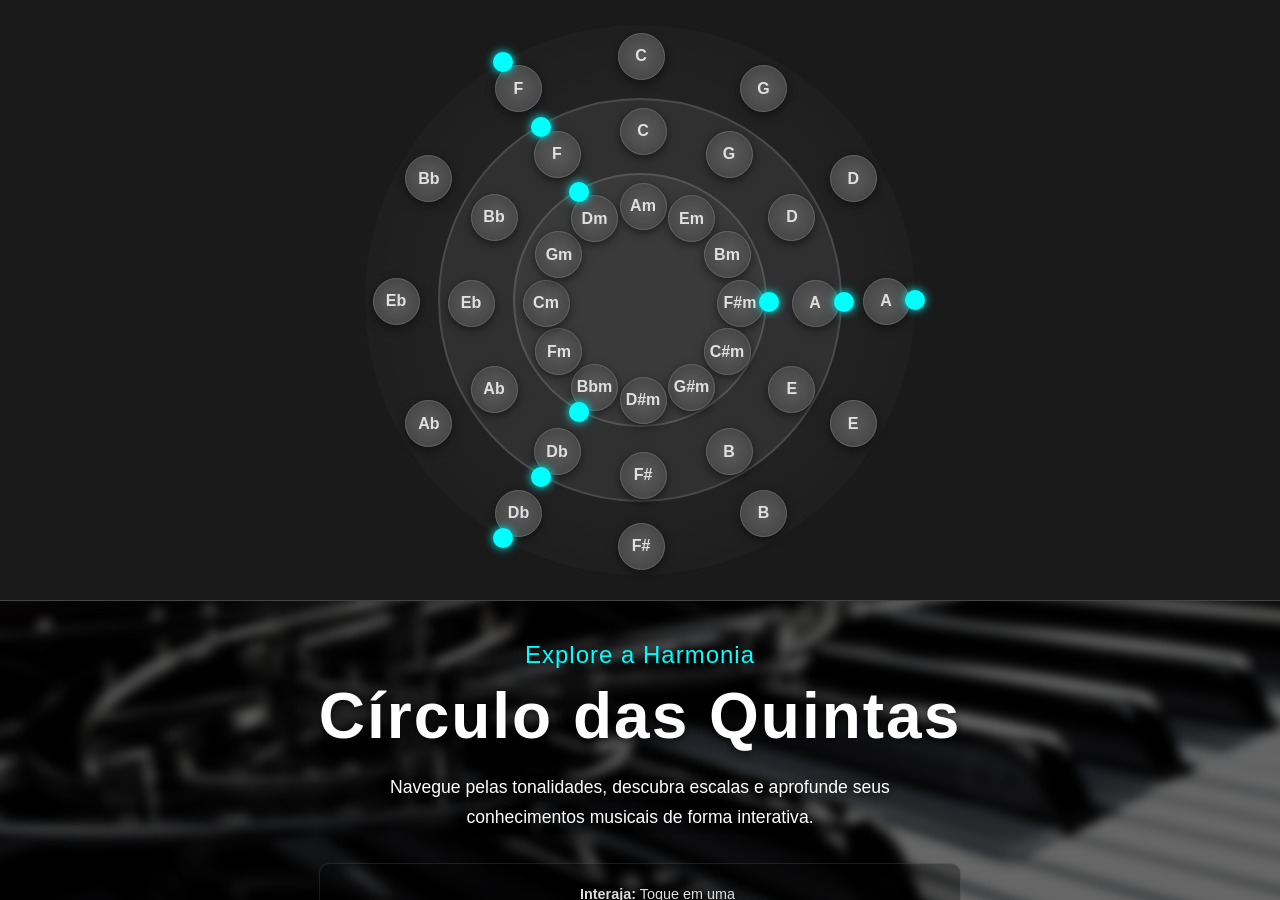
==== index.html @ 3b333f8c "Refactor for tablet-first experience and one-finger rotation" ====
<!DOCTYPE html>
<html lang="pt-br">
<head>
    <meta charset="UTF-8">
    <meta name="viewport" content="width=device-width, initial-scale=1.0">
    <title>Círculo das Quintas Interativo</title>
    <link rel="stylesheet" href="styles.css">
</head>
<body>
    <div id="app-container">
        <div id="circulos-container">
            <div class="circulo" id="circulo-principal">
                <div class="handle"></div>
                <div class="handle"></div>
                <div class="handle"></div>
            </div>
            <div class="circulo" id="circulo-relativo">
                <div class="handle"></div>
                <div class="handle"></div>
                <div class="handle"></div>
            </div>
            <div class="circulo" id="circulo-auxiliar">
                <div class="handle"></div>
                <div class="handle"></div>
                <div class="handle"></div>
            </div>
        </div>
        <div id="display-info">
            <div class="initial-message">
                <div class="initial-background"></div>
                <div class="initial-content">
                    <h2>Explore a Harmonia</h2>
                    <h1>Círculo das Quintas</h1>
                    <p>Navegue pelas tonalidades, descubra escalas e aprofunde seus conhecimentos musicais de forma interativa.</p>
                    <div class="instructions">
                        <div class="instruction-item">
                            <span class="icon">👆</span>
                            <p><strong>Interaja:</strong> Toque em uma nota para ver os detalhes. Para girar, arraste as alças azuis em cada círculo.</p>
                        </div>
                    </div>
                </div>
            </div>
        </div>
    </div>
    <script src="app.js"></script>
</body>
</html>
---- styles.css ----
body {
    margin: 0;
    font-family: -apple-system, BlinkMacSystemFont, 'Segoe UI', Roboto, 'Helvetica Neue', Arial, sans-serif;
    background-color: #1a1a1a; /* Fundo escuro */
    color: #e0e0e0; /* Texto claro */
    display: flex;
    height: 100vh;
    overflow: hidden;
}

#app-container {
    display: flex;
    flex-direction: column; /* Layout padrão em coluna */
    width: 100%;
    height: 100vh;
    overflow-y: auto; /* Permite rolagem vertical */
}

#circulos-container {
    flex: 0 0 600px;
    position: relative;
    display: flex;
    justify-content: center;
    align-items: center;
    width: 100%;
}

@keyframes futuristic-glow {
    0% { border-color: #4d4d4d; box-shadow: 0 0 10px #4d4d4d, inset 0 0 10px #000; }
    25% { border-color: #00ffff; box-shadow: 0 0 20px #00ffff, inset 0 0 15px #00ffff; }
    50% { border-color: #ff00ff; box-shadow: 0 0 20px #ff00ff, inset 0 0 15px #ff00ff; }
    75% { border-color: #ffff00; box-shadow: 0 0 20px #ffff00, inset 0 0 15px #ffff00; }
    100% { border-color: #4d4d4d; box-shadow: 0 0 10px #4d4d4d, inset 0 0 10px #000; }
}

.circulo {
    position: absolute;
    border-radius: 50%;
    display: flex;
    justify-content: center;
    align-items: center;
    cursor: pointer;
    transition: transform 0.1s linear;
    animation: futuristic-glow 15s linear infinite;
}

#circulo-principal {
    width: 550px;
    height: 550px;
    background: radial-gradient(circle, #2a2a2a, #1a1a1a);
    z-index: 1;
}

#circulo-relativo {
    width: 250px;
    height: 250px;
    border: 2px solid #555;
    background-color: #3a3a3a;
    z-index: 3;
}

#circulo-auxiliar {
    width: 400px;
    height: 400px;
    border: 2px solid #4a4a4a;
    background-color: #303030;
    z-index: 2;
}

.handle {
    position: absolute;
    width: 20px;
    height: 20px;
    background-color: #00ffff;
    border-radius: 50%;
    cursor: grab;
    z-index: 10;
    box-shadow: 0 0 10px #00ffff;
}

.handle:active {
    cursor: grabbing;
}

.nota {
    position: absolute;
    width: 45px; /* Tamanho reduzido */
    height: 45px;
    background: radial-gradient(circle, #5a5a5a, #404040);
    border: 1px solid #666;
    color: #e0e0e0;
    border-radius: 50%;
    display: flex;
    justify-content: center;
    align-items: center;
    cursor: pointer;
    user-select: none;
    font-weight: bold;
    transition: all 0.2s ease;
    box-shadow: 0 3px 10px rgba(0, 0, 0, 0.5);
}

.nota:hover {
    background: radial-gradient(circle, #6a6a6a, #505050);
    transform: scale(1.05);
}

#display-info {
    flex: 1;
    background-color: #222;
    border-top: 1px solid #444; /* Borda superior */
    display: flex;
    flex-direction: column;
    height: auto; /* Altura automática */
    overflow: visible;
}

#display-info .initial-message {
    position: relative;
    width: 100%;
    height: 100%;
    display: flex;
    flex-direction: column;
    justify-content: center;
    align-items: center;
    text-align: center;
    overflow: hidden;
}

.initial-background {
    position: absolute;
    top: 0;
    left: 0;
    width: 100%;
    height: 100%;
    background-image: url('assets/piano.png');
    background-size: cover;
    background-position: center;
    filter: blur(5px) brightness(0.4);
    transform: scale(1.1);
    z-index: 1;
}

.initial-content {
    position: relative;
    z-index: 2;
    padding: 40px;
    color: #fff;
    text-shadow: 0 2px 10px rgba(0, 0, 0, 0.7);
}

.initial-content h1 {
    font-size: 4em;
    margin: 0;
    font-weight: 700;
    letter-spacing: 2px;
}

.initial-content h2 {
    font-size: 1.5em;
    margin: 0 0 10px 0;
    font-weight: 300;
    color: #00ffff; /* Cor ciano futurista */
    letter-spacing: 1px;
}

.initial-content p {
    font-size: 1.1em;
    max-width: 500px;
    margin: 20px auto 30px;
    line-height: 1.7;
}

.instructions {
    display: flex;
    gap: 30px;
    justify-content: center;
    background: rgba(0, 0, 0, 0.3);
    padding: 20px;
    border-radius: 10px;
    border: 1px solid rgba(255, 255, 255, 0.1);
}

.instruction-item {
    display: flex;
    align-items: center;
    gap: 15px;
    max-width: 250px;
}

.instruction-item .icon {
    font-size: 2.5em;
}

.instruction-item p {
    font-size: 0.9em;
    margin: 0;
    text-align: left;
    line-height: 1.5;
    color: #ddd;
}

/* Cabeçalho Fixo */
#info-header {
    padding: 25px 30px;
    background-color: #282828;
    border-bottom: 1px solid #444;
    text-align: center;
    flex-shrink: 0;
    box-shadow: 0 4px 12px rgba(0, 0, 0, 0.3);
    z-index: 10;
}

#info-header h3 {
    font-size: 3em; /* Fonte maior e mais impactante */
    margin: 0 0 15px 0;
    color: #fff;
    font-weight: 300; /* Fonte mais leve */
    letter-spacing: 1px;
}

#info-header p {
    font-size: 1.2em;
    margin: 0;
    color: #ccc;
    font-family: 'Courier New', Courier, monospace; /* Fonte monoespaçada para as notas */
}

/* Conteúdo Rolável */
#info-content {
    flex-grow: 1; /* Ocupa o espaço restante */
    overflow-y: auto; /* Habilita a rolagem vertical */
    padding: 30px;
}

#imagem-container {
    width: 100%;
    display: flex;
    flex-direction: column;
    align-items: center;
    margin-top: 20px;
}

#partitura-img {
    max-width: 90%;
    height: auto;
    border-radius: 8px;
    background-color: #fff;
    padding: 10px;
    box-sizing: border-box;
    margin-bottom: 20px;
}

#imagem-nav {
    display: flex;
    gap: 15px;
}

#imagem-nav button {
    padding: 10px 20px;
    font-size: 1em;
    background-color: #4a4a4a;
    color: #e0e0e0;
    border: 1px solid #666;
    border-radius: 5px;
    cursor: pointer;
    transition: background-color 0.2s, border-color 0.2s;
}

#imagem-nav button:hover {
    background-color: #5a5a5a;
}

#imagem-nav button.active {
    background-color: #007bff;
    border-color: #0056b3;
    color: #fff;
}

/* Responsividade para telas menores */
@media (max-width: 600px) {
    #circulos-container {
        flex-basis: 450px; /* Ajusta a base para telas pequenas */
    }
    #circulo-principal { width: 400px; height: 400px; }
    #circulo-auxiliar { width: 280px; height: 280px; }
    #circulo-relativo { width: 160px; height: 160px; }
    .nota { width: 38px; height: 38px; font-size: 0.9em; }
    .handle { width: 15px; height: 15px; }
}
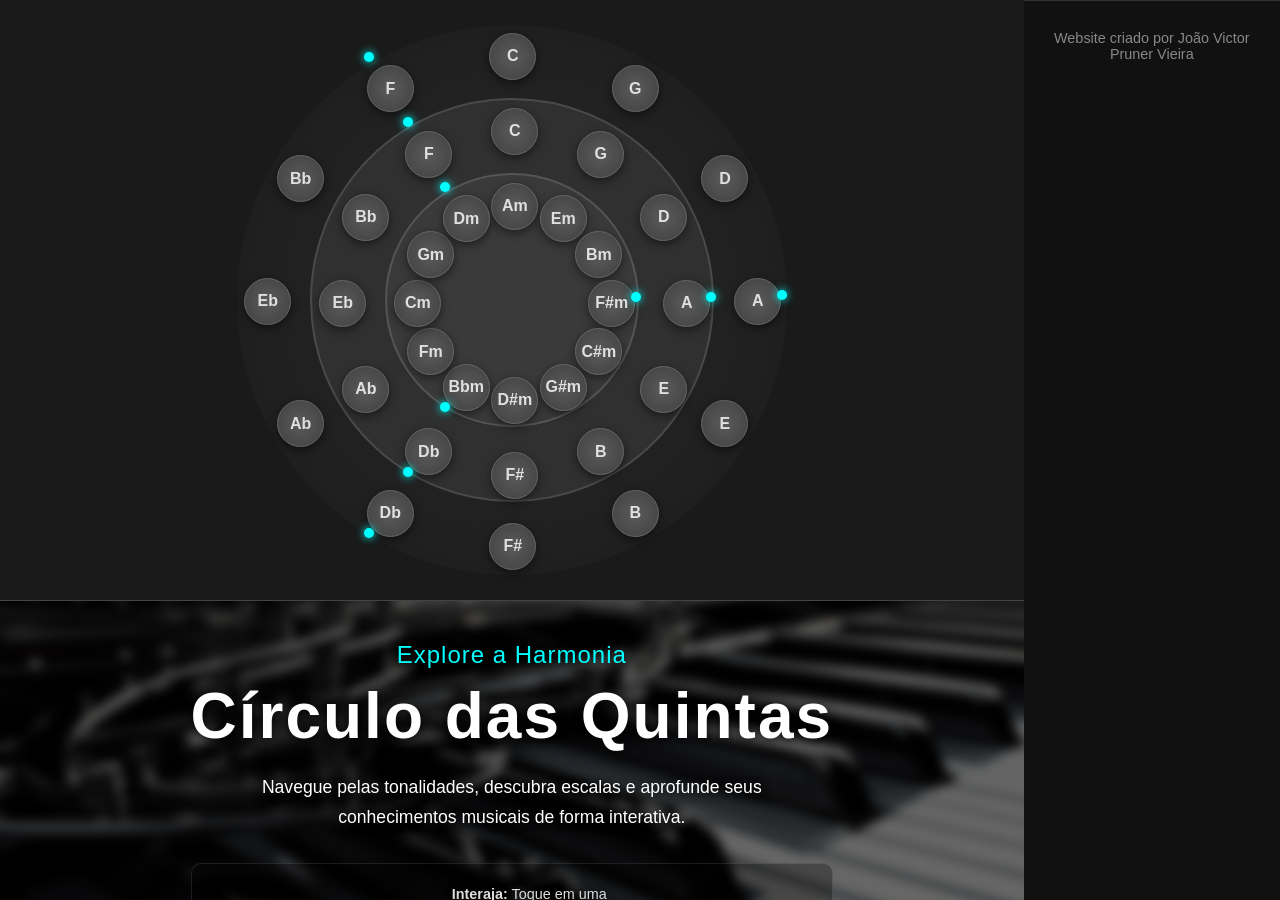
==== commit 388c51de: "Fix: Improve touch rotation and update layout" ====
--- a/index.html
+++ b/index.html
@@ -42,6 +42,9 @@
             </div>
         </div>
     </div>
+    <footer>
+        <p>Website criado por João Victor Pruner Vieira</p>
+    </footer>
     <script src="app.js"></script>
 </body>
 </html>
--- a/styles.css
+++ b/styles.css
@@ -69,13 +69,13 @@
 
 .handle {
     position: absolute;
-    width: 20px;
-    height: 20px;
+    width: 10px; /* 50% do tamanho original */
+    height: 10px;
     background-color: #00ffff;
     border-radius: 50%;
     cursor: grab;
     z-index: 10;
-    box-shadow: 0 0 10px #00ffff;
+    box-shadow: 0 0 8px #00ffff;
 }
 
 .handle:active {
@@ -254,6 +254,7 @@
 #imagem-nav {
     display: flex;
     gap: 15px;
+    margin-bottom: 15px; /* Espaçamento entre botões e imagem */
 }
 
 #imagem-nav button {
@@ -286,5 +287,14 @@
     #circulo-auxiliar { width: 280px; height: 280px; }
     #circulo-relativo { width: 160px; height: 160px; }
     .nota { width: 38px; height: 38px; font-size: 0.9em; }
-    .handle { width: 15px; height: 15px; }
-}
+    .handle { width: 10px; height: 10px; }
+}
+
+footer {
+    background-color: #111;
+    color: #888;
+    text-align: center;
+    padding: 15px;
+    font-size: 0.9em;
+    border-top: 1px solid #333;
+}
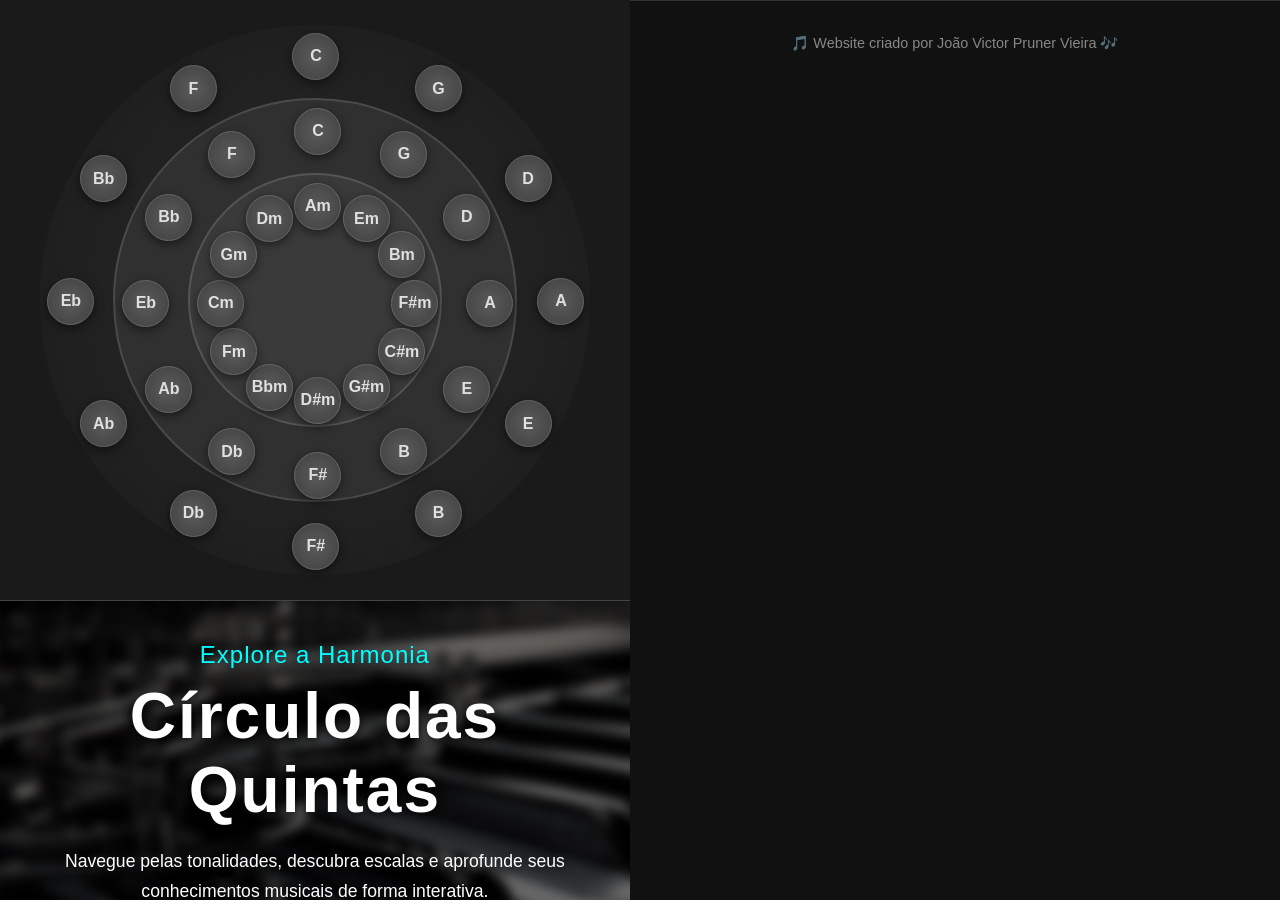
==== commit 0bb55f30: "Feat: Implement drag-to-rotate and robust touch events" ====
--- a/index.html
+++ b/index.html
@@ -9,21 +9,9 @@
 <body>
     <div id="app-container">
         <div id="circulos-container">
-            <div class="circulo" id="circulo-principal">
-                <div class="handle"></div>
-                <div class="handle"></div>
-                <div class="handle"></div>
-            </div>
-            <div class="circulo" id="circulo-relativo">
-                <div class="handle"></div>
-                <div class="handle"></div>
-                <div class="handle"></div>
-            </div>
-            <div class="circulo" id="circulo-auxiliar">
-                <div class="handle"></div>
-                <div class="handle"></div>
-                <div class="handle"></div>
-            </div>
+            <div class="circulo" id="circulo-principal"></div>
+            <div class="circulo" id="circulo-relativo"></div>
+            <div class="circulo" id="circulo-auxiliar"></div>
         </div>
         <div id="display-info">
             <div class="initial-message">
@@ -35,7 +23,7 @@
                     <div class="instructions">
                         <div class="instruction-item">
                             <span class="icon">👆</span>
-                            <p><strong>Interaja:</strong> Toque em uma nota para ver os detalhes. Para girar, arraste as alças azuis em cada círculo.</p>
+                            <p><strong>Interaja:</strong> Toque em uma nota para ver os detalhes. Para girar, simplesmente arraste qualquer um dos círculos.</p>
                         </div>
                     </div>
                 </div>
@@ -43,7 +31,7 @@
         </div>
     </div>
     <footer>
-        <p>Website criado por João Victor Pruner Vieira</p>
+        <p>🎵 Website criado por João Victor Pruner Vieira 🎶</p>
     </footer>
     <script src="app.js"></script>
 </body>
--- a/styles.css
+++ b/styles.css
@@ -67,20 +67,6 @@
     z-index: 2;
 }
 
-.handle {
-    position: absolute;
-    width: 10px; /* 50% do tamanho original */
-    height: 10px;
-    background-color: #00ffff;
-    border-radius: 50%;
-    cursor: grab;
-    z-index: 10;
-    box-shadow: 0 0 8px #00ffff;
-}
-
-.handle:active {
-    cursor: grabbing;
-}
 
 .nota {
     position: absolute;
@@ -294,7 +280,9 @@
     background-color: #111;
     color: #888;
     text-align: center;
-    padding: 15px;
+    padding: 20px;
     font-size: 0.9em;
     border-top: 1px solid #333;
-}
+    width: 100%;
+    box-sizing: border-box;
+}
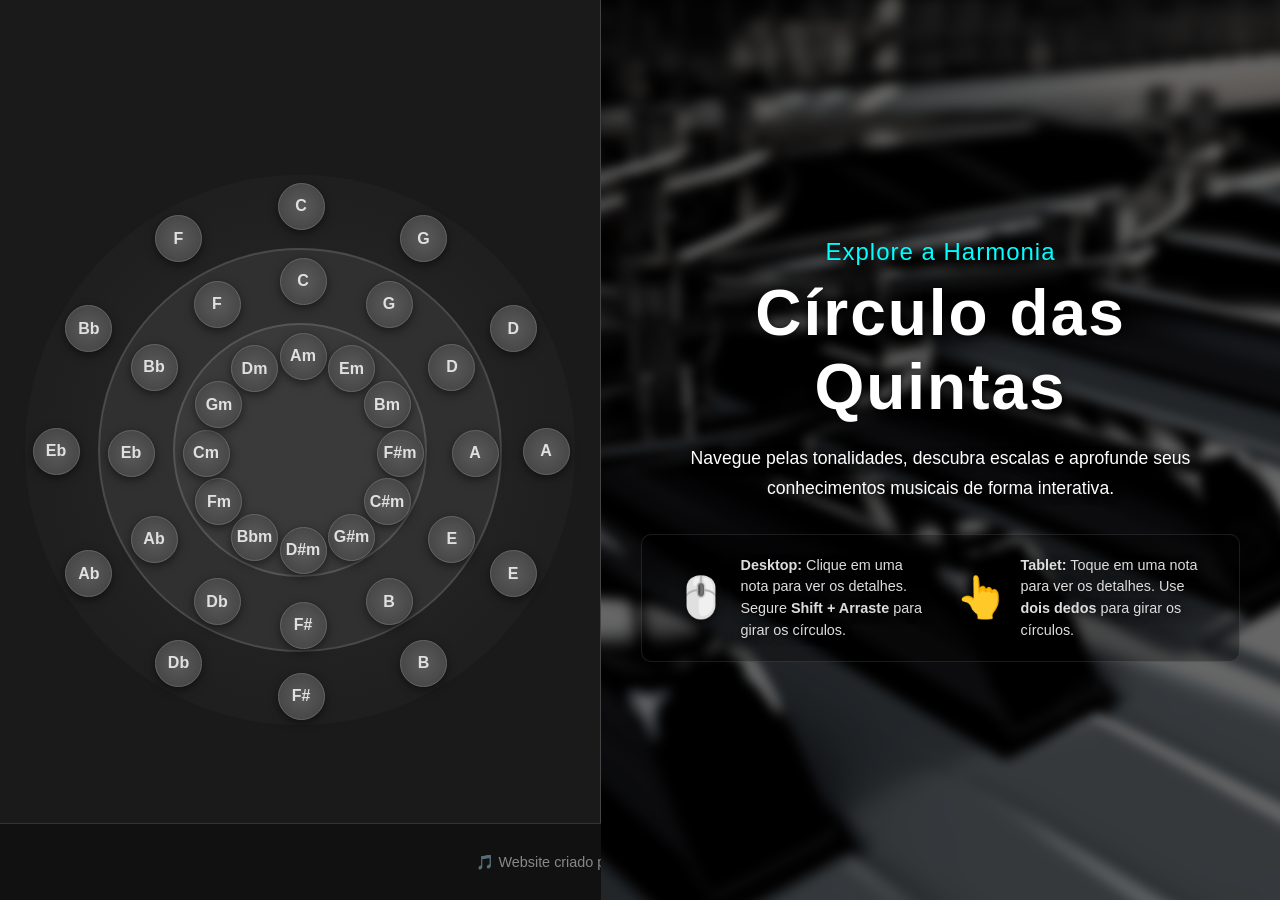
==== commit 48c9591c: "Revert to two-finger touch rotation and fix layout" ====
--- a/index.html
+++ b/index.html
@@ -22,8 +22,12 @@
                     <p>Navegue pelas tonalidades, descubra escalas e aprofunde seus conhecimentos musicais de forma interativa.</p>
                     <div class="instructions">
                         <div class="instruction-item">
+                            <span class="icon">🖱️</span>
+                            <p><strong>Desktop:</strong> Clique em uma nota para ver os detalhes. Segure <strong>Shift + Arraste</strong> para girar os círculos.</p>
+                        </div>
+                        <div class="instruction-item">
                             <span class="icon">👆</span>
-                            <p><strong>Interaja:</strong> Toque em uma nota para ver os detalhes. Para girar, simplesmente arraste qualquer um dos círculos.</p>
+                            <p><strong>Tablet:</strong> Toque em uma nota para ver os detalhes. Use <strong>dois dedos</strong> para girar os círculos.</p>
                         </div>
                     </div>
                 </div>
--- a/styles.css
+++ b/styles.css
@@ -9,11 +9,9 @@
 }
 
 #app-container {
-    display: flex;
-    flex-direction: column; /* Layout padrão em coluna */
-    width: 100%;
-    height: 100vh;
-    overflow-y: auto; /* Permite rolagem vertical */
+    display: flex; /* Layout lado a lado por padrão */
+    width: 100%;
+    height: 100%;
 }
 
 #circulos-container {
@@ -22,7 +20,6 @@
     display: flex;
     justify-content: center;
     align-items: center;
-    width: 100%;
 }
 
 @keyframes futuristic-glow {
@@ -94,11 +91,11 @@
 #display-info {
     flex: 1;
     background-color: #222;
-    border-top: 1px solid #444; /* Borda superior */
+    border-left: 1px solid #444; /* Volta a borda lateral */
     display: flex;
     flex-direction: column;
-    height: auto; /* Altura automática */
-    overflow: visible;
+    height: 100vh;
+    overflow: hidden;
 }
 
 #display-info .initial-message {
@@ -280,9 +277,33 @@
     background-color: #111;
     color: #888;
     text-align: center;
-    padding: 20px;
+    padding: 15px;
     font-size: 0.9em;
     border-top: 1px solid #333;
+    position: absolute; /* Garante que fique no rodapé */
+    bottom: 0;
     width: 100%;
     box-sizing: border-box;
 }
+
+/* Media query para layout de coluna em telas menores */
+@media (max-width: 1024px) {
+    body {
+        overflow-y: auto; /* Permite rolagem no corpo da página */
+    }
+    #app-container {
+        flex-direction: column;
+        height: auto;
+    }
+    #circulos-container {
+        flex-basis: 500px;
+    }
+    #display-info {
+        border-left: none;
+        border-top: 1px solid #444;
+        height: auto;
+    }
+    footer {
+        position: relative; /* Volta ao fluxo normal do documento */
+    }
+}
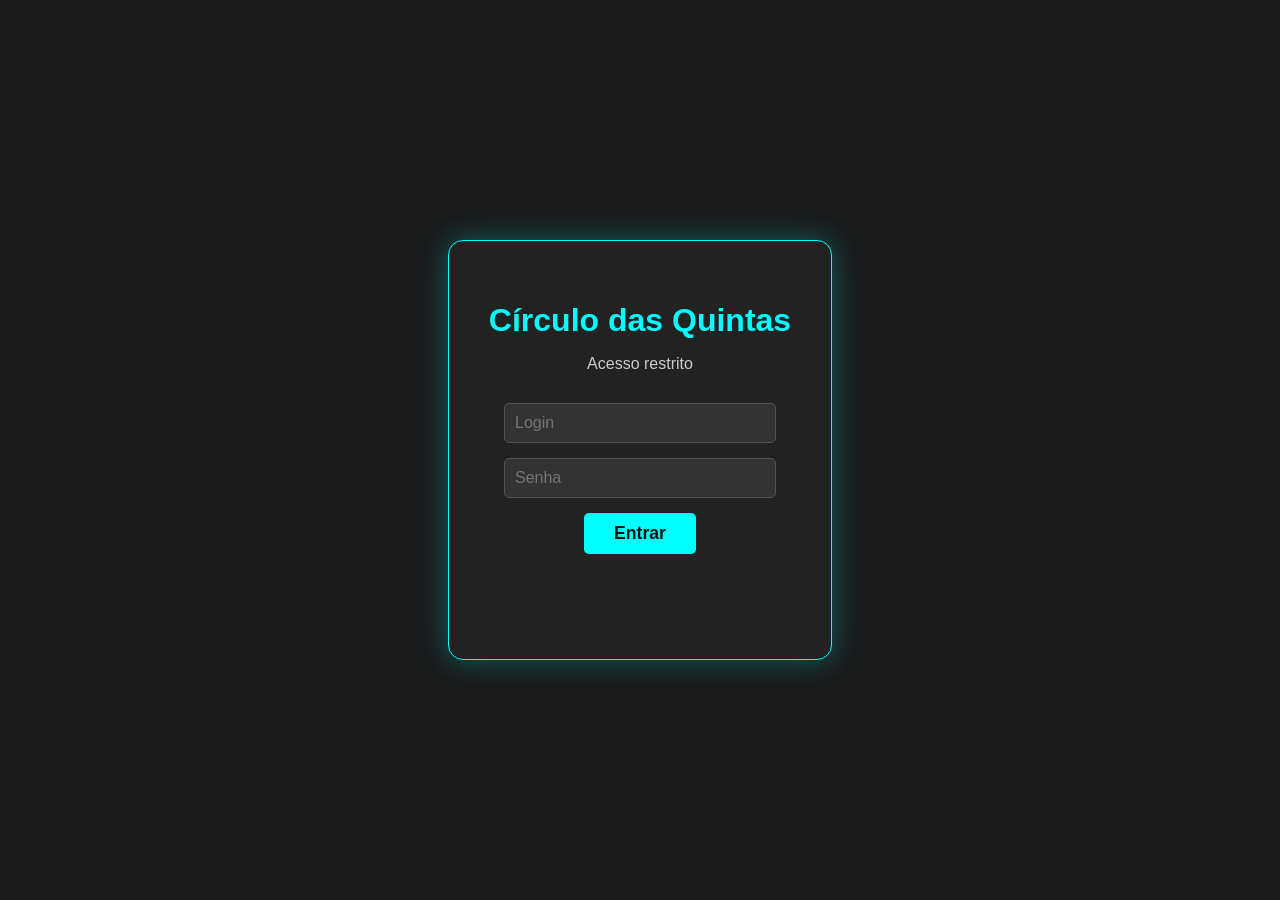
==== commit d0b6e61f: "Feat: Add login screen" ====
--- a/index.html
+++ b/index.html
@@ -7,7 +7,20 @@
     <link rel="stylesheet" href="styles.css">
 </head>
 <body>
-    <div id="app-container">
+    <div id="login-overlay">
+        <div class="login-container">
+            <h1>Círculo das Quintas</h1>
+            <p>Acesso restrito</p>
+            <form id="login-form">
+                <input type="text" id="username" placeholder="Login" required>
+                <input type="password" id="password" placeholder="Senha" required>
+                <button type="submit">Entrar</button>
+            </form>
+            <p id="login-error" class="error-message"></p>
+        </div>
+    </div>
+
+    <div id="app-container" style="display: none;">
         <div id="circulos-container">
             <div class="circulo" id="circulo-principal"></div>
             <div class="circulo" id="circulo-relativo"></div>
@@ -34,7 +47,7 @@
             </div>
         </div>
     </div>
-    <footer>
+    <footer style="display: none;">
         <p>🎵 Website criado por João Victor Pruner Vieira 🎶</p>
     </footer>
     <script src="app.js"></script>
--- a/styles.css
+++ b/styles.css
@@ -3,15 +3,82 @@
     font-family: -apple-system, BlinkMacSystemFont, 'Segoe UI', Roboto, 'Helvetica Neue', Arial, sans-serif;
     background-color: #1a1a1a; /* Fundo escuro */
     color: #e0e0e0; /* Texto claro */
-    display: flex;
-    height: 100vh;
-    overflow: hidden;
+    overflow-y: auto; /* Permite rolagem vertical na página inteira */
+}
+
+/* Estilos da Tela de Login */
+#login-overlay {
+    position: fixed;
+    top: 0;
+    left: 0;
+    width: 100%;
+    height: 100%;
+    background: #1a1a1a;
+    display: flex;
+    justify-content: center;
+    align-items: center;
+    z-index: 100;
+    transition: opacity 0.5s ease;
+}
+
+.login-container {
+    text-align: center;
+    padding: 40px;
+    background: #222;
+    border-radius: 15px;
+    box-shadow: 0 0 30px rgba(0, 255, 255, 0.3);
+    border: 1px solid #00ffff;
+}
+
+.login-container h1 {
+    color: #00ffff;
+    margin-bottom: 10px;
+}
+
+.login-container p {
+    color: #ccc;
+    margin-bottom: 30px;
+}
+
+#login-form input {
+    display: block;
+    width: 250px;
+    padding: 10px;
+    margin: 15px auto;
+    background: #333;
+    border: 1px solid #555;
+    border-radius: 5px;
+    color: #fff;
+    font-size: 1em;
+}
+
+#login-form button {
+    padding: 10px 30px;
+    background: #00ffff;
+    color: #111;
+    border: none;
+    border-radius: 5px;
+    cursor: pointer;
+    font-size: 1.1em;
+    font-weight: bold;
+    transition: background 0.3s ease;
+}
+
+#login-form button:hover {
+    background: #fff;
+}
+
+.error-message {
+    color: #ff4d4d;
+    margin-top: 15px;
+    height: 20px;
 }
 
 #app-container {
-    display: flex; /* Layout lado a lado por padrão */
-    width: 100%;
-    height: 100%;
+    display: flex;
+    flex-direction: column; /* Layout em coluna como padrão */
+    width: 100%;
+    min-height: 100vh;
 }
 
 #circulos-container {
@@ -91,11 +158,11 @@
 #display-info {
     flex: 1;
     background-color: #222;
-    border-left: 1px solid #444; /* Volta a borda lateral */
+    border-top: 1px solid #444; /* Borda superior */
     display: flex;
     flex-direction: column;
-    height: 100vh;
-    overflow: hidden;
+    width: 100%;
+    box-sizing: border-box;
 }
 
 #display-info .initial-message {
@@ -277,33 +344,7 @@
     background-color: #111;
     color: #888;
     text-align: center;
-    padding: 15px;
+    padding: 20px;
     font-size: 0.9em;
     border-top: 1px solid #333;
-    position: absolute; /* Garante que fique no rodapé */
-    bottom: 0;
-    width: 100%;
-    box-sizing: border-box;
-}
-
-/* Media query para layout de coluna em telas menores */
-@media (max-width: 1024px) {
-    body {
-        overflow-y: auto; /* Permite rolagem no corpo da página */
-    }
-    #app-container {
-        flex-direction: column;
-        height: auto;
-    }
-    #circulos-container {
-        flex-basis: 500px;
-    }
-    #display-info {
-        border-left: none;
-        border-top: 1px solid #444;
-        height: auto;
-    }
-    footer {
-        position: relative; /* Volta ao fluxo normal do documento */
-    }
-}
+}
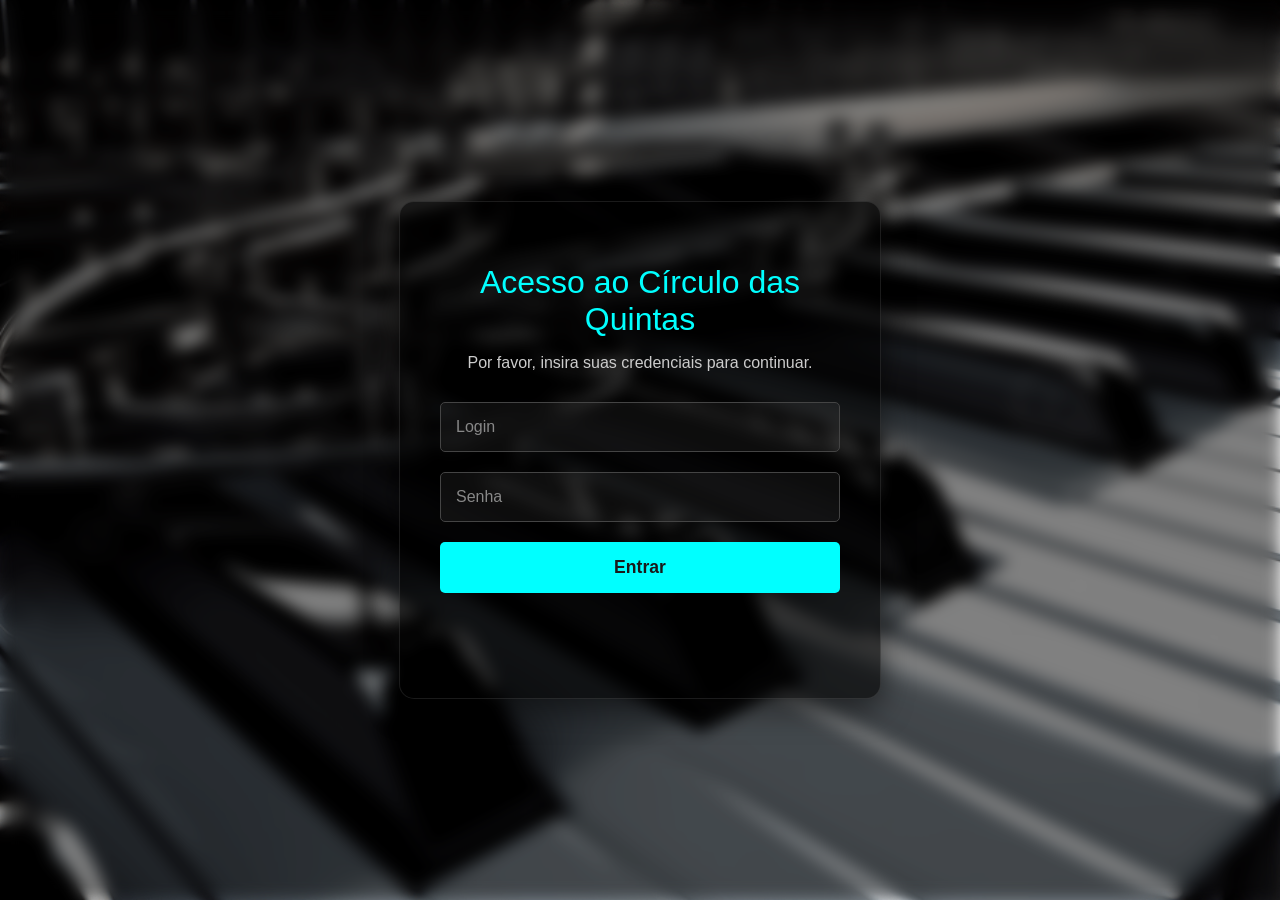
==== commit 7efd1828: "Feat: Add login page and rename main page" ====
--- a/index.html
+++ b/index.html
@@ -3,53 +3,26 @@
 <head>
     <meta charset="UTF-8">
     <meta name="viewport" content="width=device-width, initial-scale=1.0">
-    <title>Círculo das Quintas Interativo</title>
-    <link rel="stylesheet" href="styles.css">
+    <title>Login - Círculo das Quintas</title>
+    <link rel="stylesheet" href="login.css">
 </head>
 <body>
-    <div id="login-overlay">
-        <div class="login-container">
-            <h1>Círculo das Quintas</h1>
-            <p>Acesso restrito</p>
+    <div class="login-container">
+        <div class="login-box">
+            <h1>Acesso ao Círculo das Quintas</h1>
+            <p>Por favor, insira suas credenciais para continuar.</p>
             <form id="login-form">
-                <input type="text" id="username" placeholder="Login" required>
-                <input type="password" id="password" placeholder="Senha" required>
+                <div class="input-group">
+                    <input type="text" id="username" placeholder="Login" required>
+                </div>
+                <div class="input-group">
+                    <input type="password" id="password" placeholder="Senha" required>
+                </div>
                 <button type="submit">Entrar</button>
+                <p id="error-message" class="error-message"></p>
             </form>
-            <p id="login-error" class="error-message"></p>
         </div>
     </div>
-
-    <div id="app-container" style="display: none;">
-        <div id="circulos-container">
-            <div class="circulo" id="circulo-principal"></div>
-            <div class="circulo" id="circulo-relativo"></div>
-            <div class="circulo" id="circulo-auxiliar"></div>
-        </div>
-        <div id="display-info">
-            <div class="initial-message">
-                <div class="initial-background"></div>
-                <div class="initial-content">
-                    <h2>Explore a Harmonia</h2>
-                    <h1>Círculo das Quintas</h1>
-                    <p>Navegue pelas tonalidades, descubra escalas e aprofunde seus conhecimentos musicais de forma interativa.</p>
-                    <div class="instructions">
-                        <div class="instruction-item">
-                            <span class="icon">🖱️</span>
-                            <p><strong>Desktop:</strong> Clique em uma nota para ver os detalhes. Segure <strong>Shift + Arraste</strong> para girar os círculos.</p>
-                        </div>
-                        <div class="instruction-item">
-                            <span class="icon">👆</span>
-                            <p><strong>Tablet:</strong> Toque em uma nota para ver os detalhes. Use <strong>dois dedos</strong> para girar os círculos.</p>
-                        </div>
-                    </div>
-                </div>
-            </div>
-        </div>
-    </div>
-    <footer style="display: none;">
-        <p>🎵 Website criado por João Victor Pruner Vieira 🎶</p>
-    </footer>
-    <script src="app.js"></script>
+    <script src="login.js"></script>
 </body>
 </html>
--- a/login.css
+++ b/login.css
@@ -0,0 +1,90 @@
+body {
+    margin: 0;
+    font-family: -apple-system, BlinkMacSystemFont, 'Segoe UI', Roboto, 'Helvetica Neue', Arial, sans-serif;
+    background-color: #1a1a1a;
+    color: #e0e0e0;
+    display: flex;
+    justify-content: center;
+    align-items: center;
+    height: 100vh;
+    background-image: url('assets/piano.png');
+    background-size: cover;
+    background-position: center;
+}
+
+.login-container {
+    position: relative;
+    width: 100%;
+    height: 100%;
+    display: flex;
+    justify-content: center;
+    align-items: center;
+    backdrop-filter: blur(8px) brightness(0.5);
+}
+
+.login-box {
+    background: rgba(0, 0, 0, 0.6);
+    padding: 40px;
+    border-radius: 15px;
+    border: 1px solid rgba(255, 255, 255, 0.1);
+    text-align: center;
+    width: 100%;
+    max-width: 400px;
+    box-shadow: 0 10px 30px rgba(0, 0, 0, 0.5);
+}
+
+h1 {
+    font-size: 2em;
+    color: #00ffff;
+    margin-bottom: 10px;
+    font-weight: 300;
+}
+
+p {
+    color: #ccc;
+    margin-bottom: 30px;
+}
+
+.input-group {
+    margin-bottom: 20px;
+}
+
+input {
+    width: 100%;
+    padding: 15px;
+    background: rgba(255, 255, 255, 0.05);
+    border: 1px solid #444;
+    border-radius: 5px;
+    color: #fff;
+    font-size: 1em;
+    box-sizing: border-box;
+}
+
+input::placeholder {
+    color: #888;
+}
+
+button {
+    width: 100%;
+    padding: 15px;
+    background-color: #00ffff;
+    color: #1a1a1a;
+    border: none;
+    border-radius: 5px;
+    font-size: 1.1em;
+    font-weight: bold;
+    cursor: pointer;
+    transition: background-color 0.3s, box-shadow 0.3s;
+}
+
+button:hover {
+    background-color: #fff;
+    box-shadow: 0 0 15px #00ffff;
+}
+
+.error-message {
+    color: #ff4d4d;
+    margin-top: 15px;
+    height: 20px;
+    font-size: 0.9em;
+}
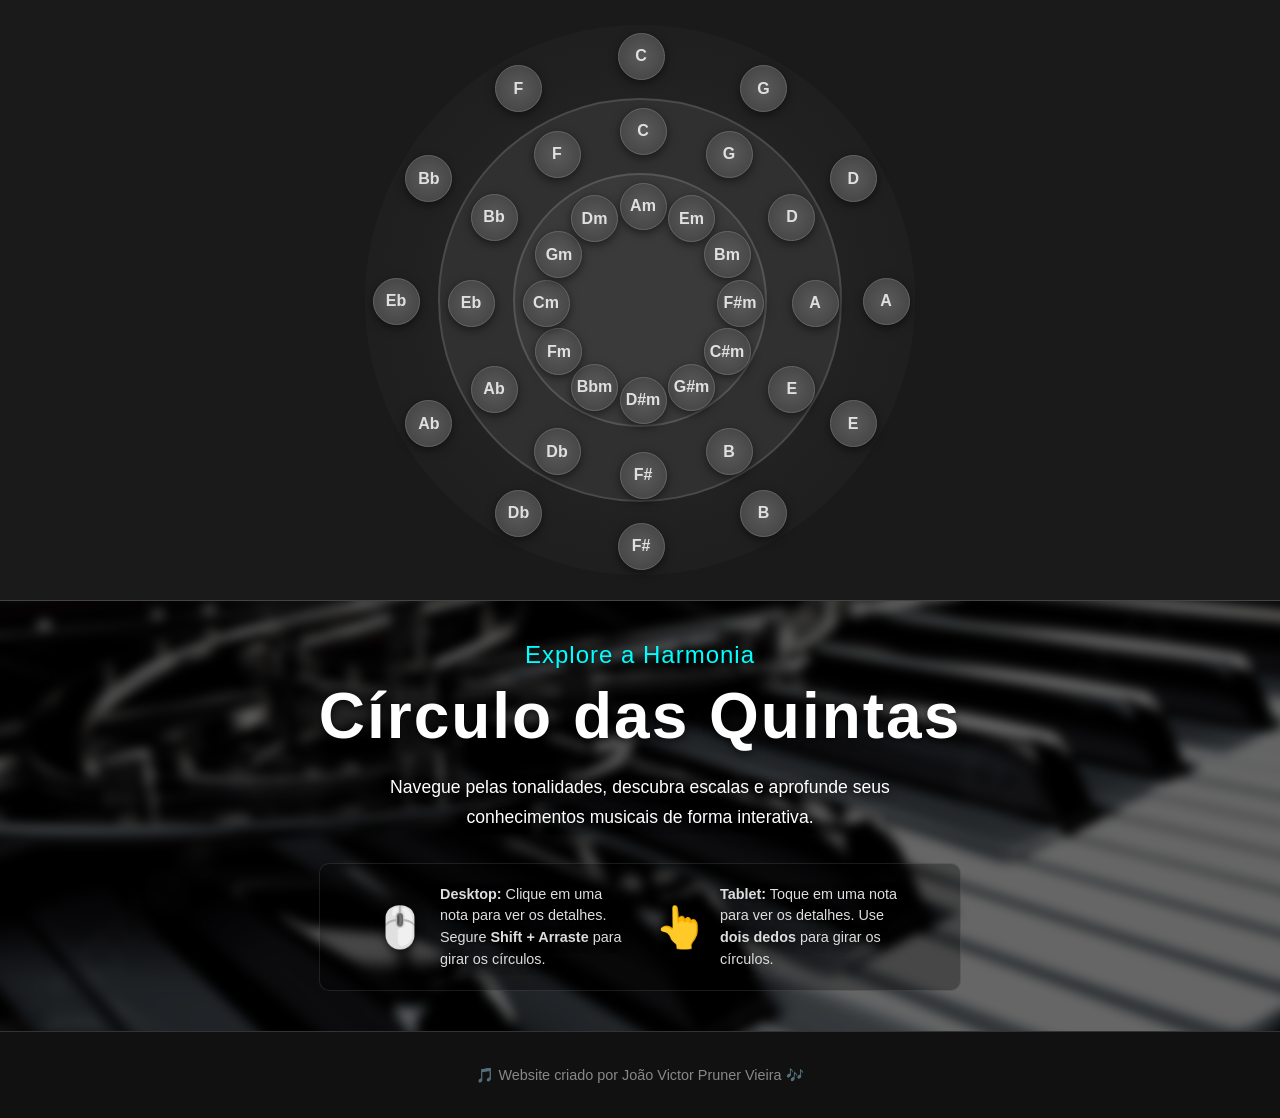
==== commit 4c118a96: "Refactor: Remove login page for Netlify authentication" ====
--- a/index.html
+++ b/index.html
@@ -3,26 +3,40 @@
 <head>
     <meta charset="UTF-8">
     <meta name="viewport" content="width=device-width, initial-scale=1.0">
-    <title>Login - Círculo das Quintas</title>
-    <link rel="stylesheet" href="login.css">
+    <title>Círculo das Quintas Interativo</title>
+    <link rel="stylesheet" href="styles.css">
 </head>
 <body>
-    <div class="login-container">
-        <div class="login-box">
-            <h1>Acesso ao Círculo das Quintas</h1>
-            <p>Por favor, insira suas credenciais para continuar.</p>
-            <form id="login-form">
-                <div class="input-group">
-                    <input type="text" id="username" placeholder="Login" required>
+    <div id="app-container">
+        <div id="circulos-container">
+            <div class="circulo" id="circulo-principal"></div>
+            <div class="circulo" id="circulo-relativo"></div>
+            <div class="circulo" id="circulo-auxiliar"></div>
+        </div>
+        <div id="display-info">
+            <div class="initial-message">
+                <div class="initial-background"></div>
+                <div class="initial-content">
+                    <h2>Explore a Harmonia</h2>
+                    <h1>Círculo das Quintas</h1>
+                    <p>Navegue pelas tonalidades, descubra escalas e aprofunde seus conhecimentos musicais de forma interativa.</p>
+                    <div class="instructions">
+                        <div class="instruction-item">
+                            <span class="icon">🖱️</span>
+                            <p><strong>Desktop:</strong> Clique em uma nota para ver os detalhes. Segure <strong>Shift + Arraste</strong> para girar os círculos.</p>
+                        </div>
+                        <div class="instruction-item">
+                            <span class="icon">👆</span>
+                            <p><strong>Tablet:</strong> Toque em uma nota para ver os detalhes. Use <strong>dois dedos</strong> para girar os círculos.</p>
+                        </div>
+                    </div>
                 </div>
-                <div class="input-group">
-                    <input type="password" id="password" placeholder="Senha" required>
-                </div>
-                <button type="submit">Entrar</button>
-                <p id="error-message" class="error-message"></p>
-            </form>
+            </div>
         </div>
     </div>
-    <script src="login.js"></script>
+    <footer>
+        <p>🎵 Website criado por João Victor Pruner Vieira 🎶</p>
+    </footer>
+    <script src="app.js"></script>
 </body>
 </html>
--- a/styles.css
+++ b/styles.css
@@ -0,0 +1,282 @@
+body {
+    margin: 0;
+    font-family: -apple-system, BlinkMacSystemFont, 'Segoe UI', Roboto, 'Helvetica Neue', Arial, sans-serif;
+    background-color: #1a1a1a; /* Fundo escuro */
+    color: #e0e0e0; /* Texto claro */
+    overflow-y: auto; /* Permite rolagem vertical na página inteira */
+}
+
+#app-container {
+    display: flex;
+    flex-direction: column; /* Layout em coluna como padrão */
+    width: 100%;
+    min-height: 100vh;
+}
+
+#circulos-container {
+    flex: 0 0 600px;
+    position: relative;
+    display: flex;
+    justify-content: center;
+    align-items: center;
+}
+
+@keyframes futuristic-glow {
+    0% { border-color: #4d4d4d; box-shadow: 0 0 10px #4d4d4d, inset 0 0 10px #000; }
+    25% { border-color: #00ffff; box-shadow: 0 0 20px #00ffff, inset 0 0 15px #00ffff; }
+    50% { border-color: #ff00ff; box-shadow: 0 0 20px #ff00ff, inset 0 0 15px #ff00ff; }
+    75% { border-color: #ffff00; box-shadow: 0 0 20px #ffff00, inset 0 0 15px #ffff00; }
+    100% { border-color: #4d4d4d; box-shadow: 0 0 10px #4d4d4d, inset 0 0 10px #000; }
+}
+
+.circulo {
+    position: absolute;
+    border-radius: 50%;
+    display: flex;
+    justify-content: center;
+    align-items: center;
+    cursor: pointer;
+    transition: transform 0.1s linear;
+    animation: futuristic-glow 15s linear infinite;
+}
+
+#circulo-principal {
+    width: 550px;
+    height: 550px;
+    background: radial-gradient(circle, #2a2a2a, #1a1a1a);
+    z-index: 1;
+}
+
+#circulo-relativo {
+    width: 250px;
+    height: 250px;
+    border: 2px solid #555;
+    background-color: #3a3a3a;
+    z-index: 3;
+}
+
+#circulo-auxiliar {
+    width: 400px;
+    height: 400px;
+    border: 2px solid #4a4a4a;
+    background-color: #303030;
+    z-index: 2;
+}
+
+
+.nota {
+    position: absolute;
+    width: 45px; /* Tamanho reduzido */
+    height: 45px;
+    background: radial-gradient(circle, #5a5a5a, #404040);
+    border: 1px solid #666;
+    color: #e0e0e0;
+    border-radius: 50%;
+    display: flex;
+    justify-content: center;
+    align-items: center;
+    cursor: pointer;
+    user-select: none;
+    font-weight: bold;
+    transition: all 0.2s ease;
+    box-shadow: 0 3px 10px rgba(0, 0, 0, 0.5);
+}
+
+.nota:hover {
+    background: radial-gradient(circle, #6a6a6a, #505050);
+    transform: scale(1.05);
+}
+
+#display-info {
+    flex: 1;
+    background-color: #222;
+    border-top: 1px solid #444; /* Borda superior */
+    display: flex;
+    flex-direction: column;
+    width: 100%;
+    box-sizing: border-box;
+}
+
+#display-info .initial-message {
+    position: relative;
+    width: 100%;
+    height: 100%;
+    display: flex;
+    flex-direction: column;
+    justify-content: center;
+    align-items: center;
+    text-align: center;
+    overflow: hidden;
+}
+
+.initial-background {
+    position: absolute;
+    top: 0;
+    left: 0;
+    width: 100%;
+    height: 100%;
+    background-image: url('assets/piano.png');
+    background-size: cover;
+    background-position: center;
+    filter: blur(5px) brightness(0.4);
+    transform: scale(1.1);
+    z-index: 1;
+}
+
+.initial-content {
+    position: relative;
+    z-index: 2;
+    padding: 40px;
+    color: #fff;
+    text-shadow: 0 2px 10px rgba(0, 0, 0, 0.7);
+}
+
+.initial-content h1 {
+    font-size: 4em;
+    margin: 0;
+    font-weight: 700;
+    letter-spacing: 2px;
+}
+
+.initial-content h2 {
+    font-size: 1.5em;
+    margin: 0 0 10px 0;
+    font-weight: 300;
+    color: #00ffff; /* Cor ciano futurista */
+    letter-spacing: 1px;
+}
+
+.initial-content p {
+    font-size: 1.1em;
+    max-width: 500px;
+    margin: 20px auto 30px;
+    line-height: 1.7;
+}
+
+.instructions {
+    display: flex;
+    gap: 30px;
+    justify-content: center;
+    background: rgba(0, 0, 0, 0.3);
+    padding: 20px;
+    border-radius: 10px;
+    border: 1px solid rgba(255, 255, 255, 0.1);
+}
+
+.instruction-item {
+    display: flex;
+    align-items: center;
+    gap: 15px;
+    max-width: 250px;
+}
+
+.instruction-item .icon {
+    font-size: 2.5em;
+}
+
+.instruction-item p {
+    font-size: 0.9em;
+    margin: 0;
+    text-align: left;
+    line-height: 1.5;
+    color: #ddd;
+}
+
+/* Cabeçalho Fixo */
+#info-header {
+    padding: 25px 30px;
+    background-color: #282828;
+    border-bottom: 1px solid #444;
+    text-align: center;
+    flex-shrink: 0;
+    box-shadow: 0 4px 12px rgba(0, 0, 0, 0.3);
+    z-index: 10;
+}
+
+#info-header h3 {
+    font-size: 3em; /* Fonte maior e mais impactante */
+    margin: 0 0 15px 0;
+    color: #fff;
+    font-weight: 300; /* Fonte mais leve */
+    letter-spacing: 1px;
+}
+
+#info-header p {
+    font-size: 1.2em;
+    margin: 0;
+    color: #ccc;
+    font-family: 'Courier New', Courier, monospace; /* Fonte monoespaçada para as notas */
+}
+
+/* Conteúdo Rolável */
+#info-content {
+    flex-grow: 1; /* Ocupa o espaço restante */
+    overflow-y: auto; /* Habilita a rolagem vertical */
+    padding: 30px;
+}
+
+#imagem-container {
+    width: 100%;
+    display: flex;
+    flex-direction: column;
+    align-items: center;
+    margin-top: 20px;
+}
+
+#partitura-img {
+    max-width: 90%;
+    height: auto;
+    border-radius: 8px;
+    background-color: #fff;
+    padding: 10px;
+    box-sizing: border-box;
+    margin-bottom: 20px;
+}
+
+#imagem-nav {
+    display: flex;
+    gap: 15px;
+    margin-bottom: 15px; /* Espaçamento entre botões e imagem */
+}
+
+#imagem-nav button {
+    padding: 10px 20px;
+    font-size: 1em;
+    background-color: #4a4a4a;
+    color: #e0e0e0;
+    border: 1px solid #666;
+    border-radius: 5px;
+    cursor: pointer;
+    transition: background-color 0.2s, border-color 0.2s;
+}
+
+#imagem-nav button:hover {
+    background-color: #5a5a5a;
+}
+
+#imagem-nav button.active {
+    background-color: #007bff;
+    border-color: #0056b3;
+    color: #fff;
+}
+
+/* Responsividade para telas menores */
+@media (max-width: 600px) {
+    #circulos-container {
+        flex-basis: 450px; /* Ajusta a base para telas pequenas */
+    }
+    #circulo-principal { width: 400px; height: 400px; }
+    #circulo-auxiliar { width: 280px; height: 280px; }
+    #circulo-relativo { width: 160px; height: 160px; }
+    .nota { width: 38px; height: 38px; font-size: 0.9em; }
+    .handle { width: 10px; height: 10px; }
+}
+
+footer {
+    background-color: #111;
+    color: #888;
+    text-align: center;
+    padding: 20px;
+    font-size: 0.9em;
+    border-top: 1px solid #333;
+}
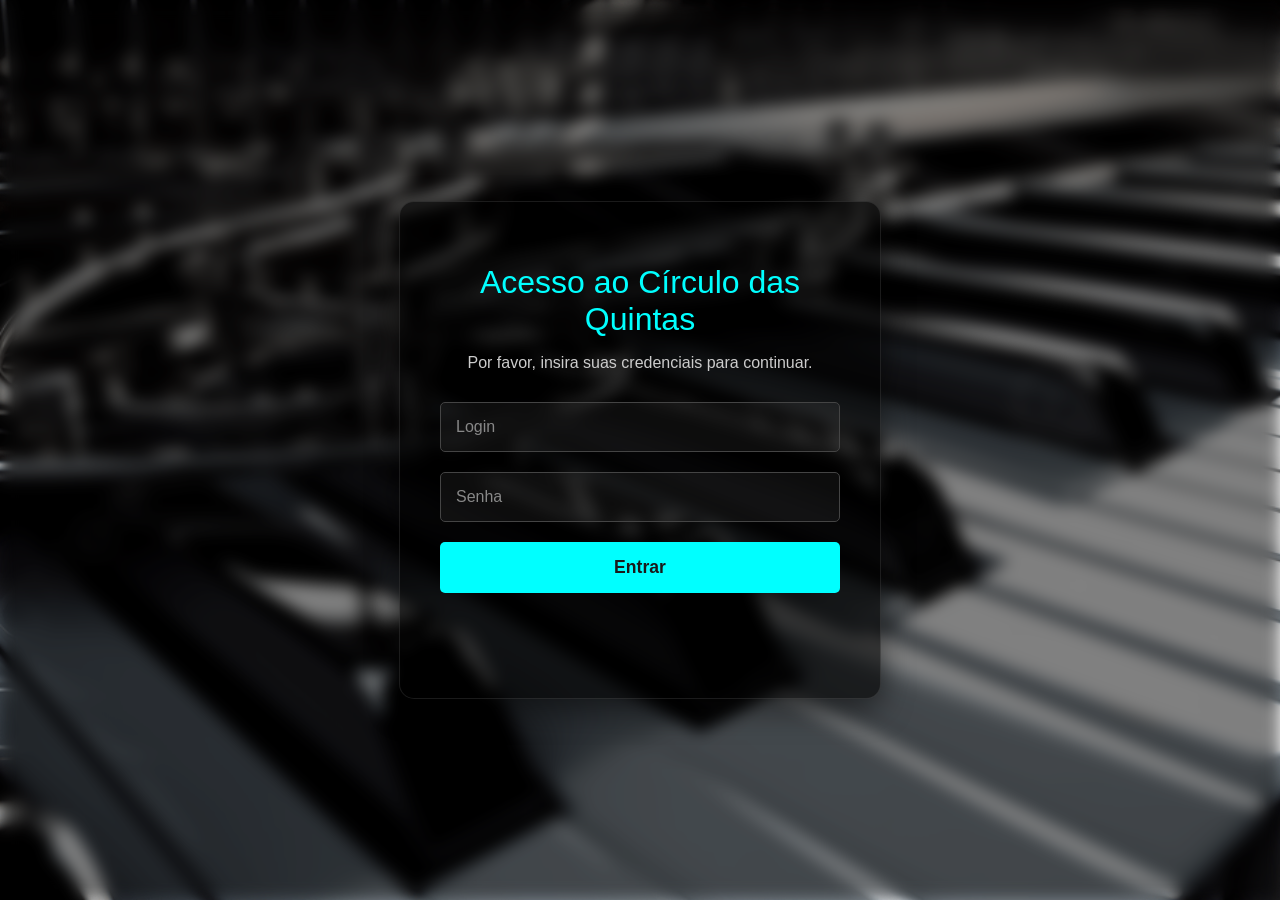
==== commit 0bf7d8ac: "Feat: Re-implement login page with obfuscation" ====
--- a/index.html
+++ b/index.html
@@ -3,40 +3,26 @@
 <head>
     <meta charset="UTF-8">
     <meta name="viewport" content="width=device-width, initial-scale=1.0">
-    <title>Círculo das Quintas Interativo</title>
-    <link rel="stylesheet" href="styles.css">
+    <title>Login - Círculo das Quintas</title>
+    <link rel="stylesheet" href="login.css">
 </head>
 <body>
-    <div id="app-container">
-        <div id="circulos-container">
-            <div class="circulo" id="circulo-principal"></div>
-            <div class="circulo" id="circulo-relativo"></div>
-            <div class="circulo" id="circulo-auxiliar"></div>
-        </div>
-        <div id="display-info">
-            <div class="initial-message">
-                <div class="initial-background"></div>
-                <div class="initial-content">
-                    <h2>Explore a Harmonia</h2>
-                    <h1>Círculo das Quintas</h1>
-                    <p>Navegue pelas tonalidades, descubra escalas e aprofunde seus conhecimentos musicais de forma interativa.</p>
-                    <div class="instructions">
-                        <div class="instruction-item">
-                            <span class="icon">🖱️</span>
-                            <p><strong>Desktop:</strong> Clique em uma nota para ver os detalhes. Segure <strong>Shift + Arraste</strong> para girar os círculos.</p>
-                        </div>
-                        <div class="instruction-item">
-                            <span class="icon">👆</span>
-                            <p><strong>Tablet:</strong> Toque em uma nota para ver os detalhes. Use <strong>dois dedos</strong> para girar os círculos.</p>
-                        </div>
-                    </div>
+    <div class="login-container">
+        <div class="login-box">
+            <h1>Acesso ao Círculo das Quintas</h1>
+            <p>Por favor, insira suas credenciais para continuar.</p>
+            <form id="login-form">
+                <div class="input-group">
+                    <input type="text" id="username" placeholder="Login" required>
                 </div>
-            </div>
+                <div class="input-group">
+                    <input type="password" id="password" placeholder="Senha" required>
+                </div>
+                <button type="submit">Entrar</button>
+                <p id="error-message" class="error-message"></p>
+            </form>
         </div>
     </div>
-    <footer>
-        <p>🎵 Website criado por João Victor Pruner Vieira 🎶</p>
-    </footer>
-    <script src="app.js"></script>
+    <script src="login.js"></script>
 </body>
 </html>
--- a/login.css
+++ b/login.css
@@ -0,0 +1,90 @@
+body {
+    margin: 0;
+    font-family: -apple-system, BlinkMacSystemFont, 'Segoe UI', Roboto, 'Helvetica Neue', Arial, sans-serif;
+    background-color: #1a1a1a;
+    color: #e0e0e0;
+    display: flex;
+    justify-content: center;
+    align-items: center;
+    height: 100vh;
+    background-image: url('assets/piano.png');
+    background-size: cover;
+    background-position: center;
+}
+
+.login-container {
+    position: relative;
+    width: 100%;
+    height: 100%;
+    display: flex;
+    justify-content: center;
+    align-items: center;
+    backdrop-filter: blur(8px) brightness(0.5);
+}
+
+.login-box {
+    background: rgba(0, 0, 0, 0.6);
+    padding: 40px;
+    border-radius: 15px;
+    border: 1px solid rgba(255, 255, 255, 0.1);
+    text-align: center;
+    width: 100%;
+    max-width: 400px;
+    box-shadow: 0 10px 30px rgba(0, 0, 0, 0.5);
+}
+
+h1 {
+    font-size: 2em;
+    color: #00ffff;
+    margin-bottom: 10px;
+    font-weight: 300;
+}
+
+p {
+    color: #ccc;
+    margin-bottom: 30px;
+}
+
+.input-group {
+    margin-bottom: 20px;
+}
+
+input {
+    width: 100%;
+    padding: 15px;
+    background: rgba(255, 255, 255, 0.05);
+    border: 1px solid #444;
+    border-radius: 5px;
+    color: #fff;
+    font-size: 1em;
+    box-sizing: border-box;
+}
+
+input::placeholder {
+    color: #888;
+}
+
+button {
+    width: 100%;
+    padding: 15px;
+    background-color: #00ffff;
+    color: #1a1a1a;
+    border: none;
+    border-radius: 5px;
+    font-size: 1.1em;
+    font-weight: bold;
+    cursor: pointer;
+    transition: background-color 0.3s, box-shadow 0.3s;
+}
+
+button:hover {
+    background-color: #fff;
+    box-shadow: 0 0 15px #00ffff;
+}
+
+.error-message {
+    color: #ff4d4d;
+    margin-top: 15px;
+    height: 20px;
+    font-size: 0.9em;
+}
